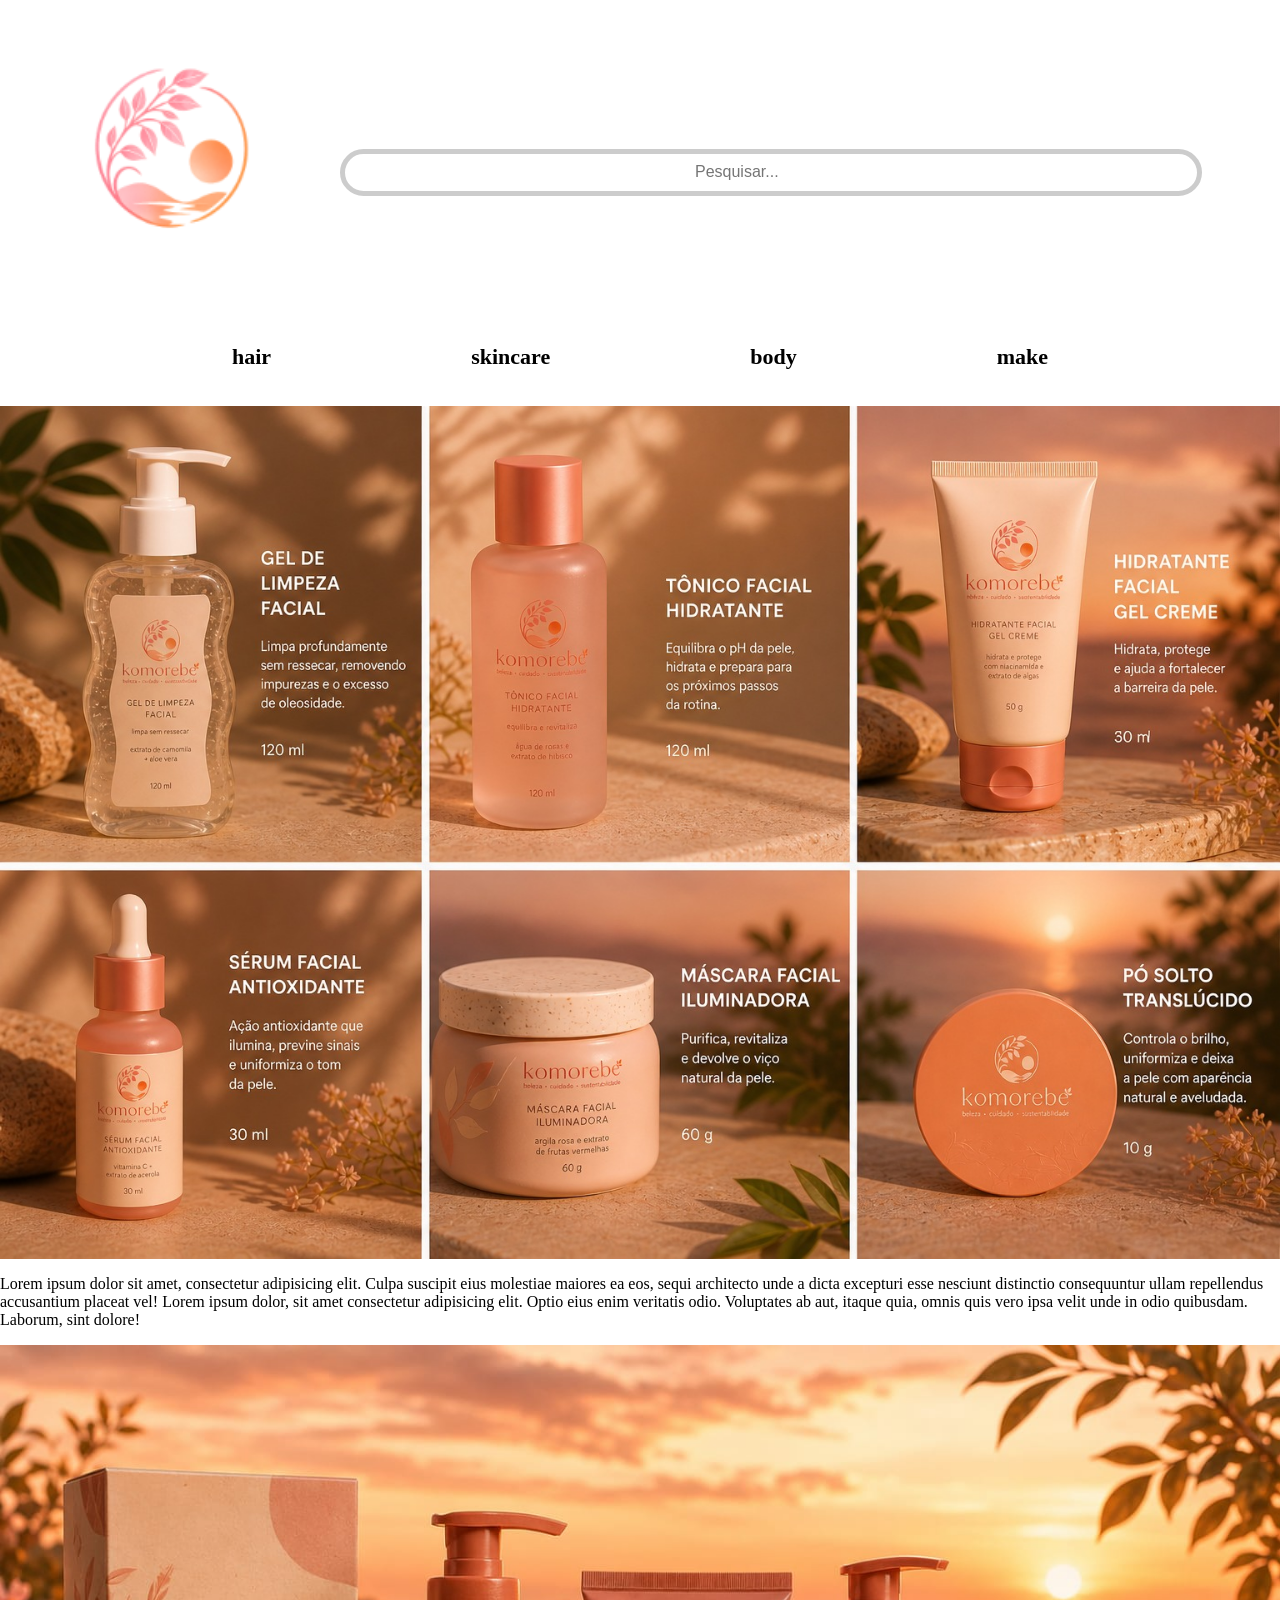
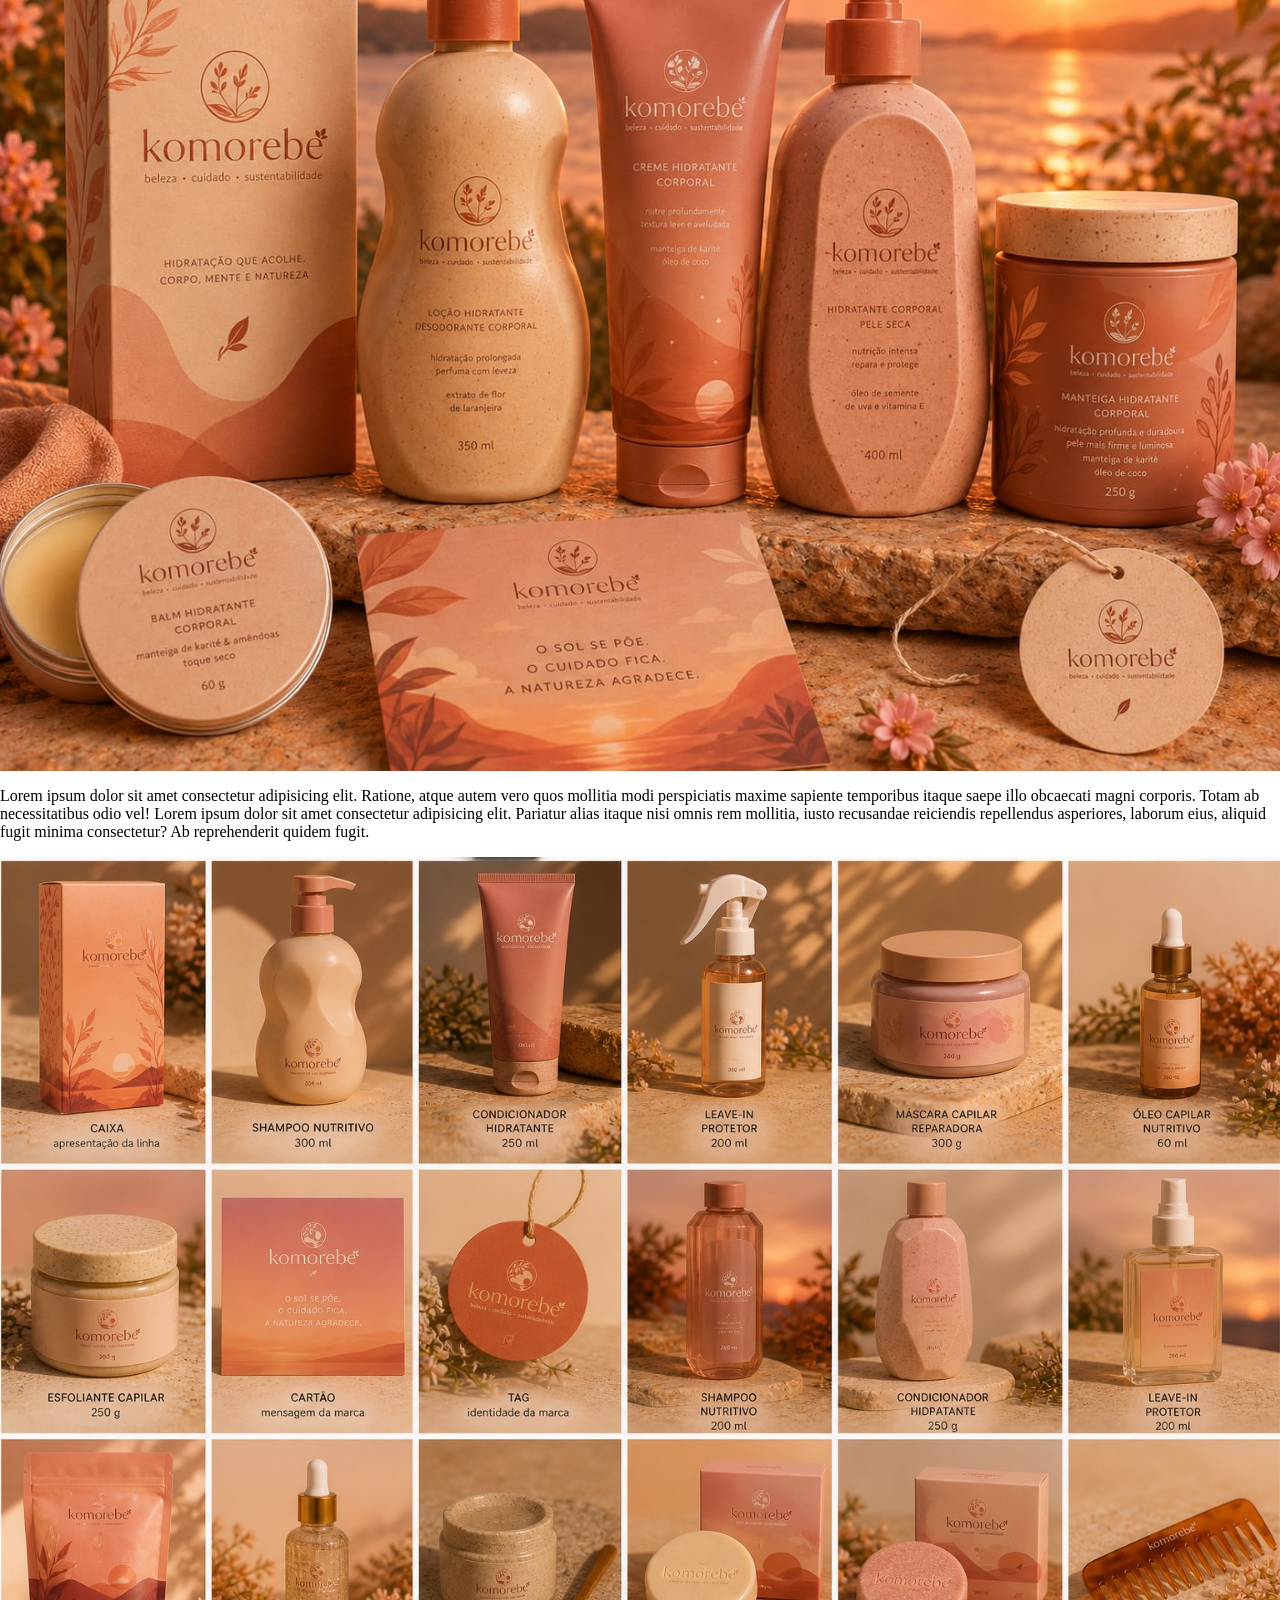
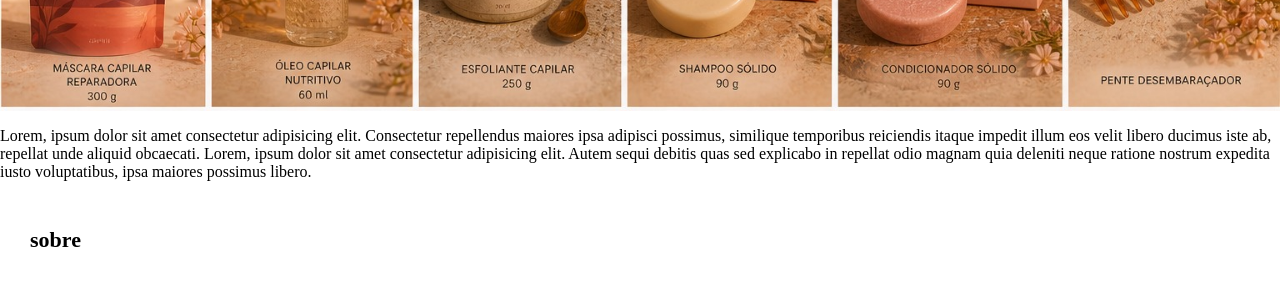
==== index.html @ b3b43b47 "Add files via upload" ====
<!DOCTYPE html>
<html lang="pt-BR">
<head>
    <meta charset="UTF-8">
    <meta name="viewport" content="width=device-width, initial-scale=1.0px">
    <title>Komorebe</title>
    <link rel="shortcut icon" href="image/android-chrome-192x192.png" type="image/x-icon">
    <link rel="stylesheet" href="style.css">
</head>
<body>
<header>
    <div class="topo">
    <a href="index.html" >
            <img src="image/android-chrome-192x192.png" alt="" class="logo">
    </a>
     <input type="text" placeholder="Pesquisar...">
    </div>
    <nav>
    <ul type="none">
        <li><a href="hair.html" target="_self" class="click">hair</a></li>
        <li><a href="skincare.html" target="_self" class="click">skincare</a></li>
        <li><a href="body.html" target="_self" class="click">body</a></li>
        <li><a href="make.html" target="_self" class="click">make</a></li>
    </ul>
    </nav>
</header>
<main>
    <img src="image/WhatsApp Image 2026-05-20 at 1.45.45 PM.jpeg" class="imagem">
    <p>Lorem ipsum dolor sit amet, consectetur adipisicing elit. Culpa suscipit eius molestiae maiores ea eos, sequi architecto unde a dicta excepturi esse nesciunt distinctio consequuntur ullam repellendus accusantium placeat vel! Lorem ipsum dolor, sit amet consectetur adipisicing elit. Optio eius enim veritatis odio. Voluptates ab aut, itaque quia, omnis quis vero ipsa velit unde in odio quibusdam. Laborum, sint dolore!</p>
    <img src="image/WhatsApp Image 2026-05-20 at 1.48.15 PM.jpeg" class="imagem">
    <p>Lorem ipsum dolor sit amet consectetur adipisicing elit. Ratione, atque autem vero quos mollitia modi perspiciatis maxime sapiente temporibus itaque saepe illo obcaecati magni corporis. Totam ab necessitatibus odio vel! Lorem ipsum dolor sit amet consectetur adipisicing elit. Pariatur alias itaque nisi omnis rem mollitia, iusto recusandae reiciendis repellendus asperiores, laborum eius, aliquid fugit minima consectetur? Ab reprehenderit quidem fugit.</p>
    <img src="image/WhatsApp Image 2026-05-20 at 1.45.45 PM (1).jpeg" class="imagem">
    <p>Lorem, ipsum dolor sit amet consectetur adipisicing elit. Consectetur repellendus maiores ipsa adipisci possimus, similique temporibus reiciendis itaque impedit illum eos velit libero ducimus iste ab, repellat unde aliquid obcaecati. Lorem, ipsum dolor sit amet consectetur adipisicing elit. Autem sequi debitis quas sed explicabo in repellat odio magnam quia deleniti neque ratione nostrum expedita iusto voluptatibus, ipsa maiores possimus libero.</p>
    
</main>
<footer>
    <a href="sobre.html" target="_self" class="clique">sobre</a>
</footer>
</body>
</html>
---- style.css ----
header {
    align-items: center;
    gap: 200px;
    padding: 20px;
}

ul {
    display: flex;
    gap: 200px;
    list-style: none;
    padding: 0;
    margin-top: 20px;
    justify-content: center;
}
.logo {
    width: 300px;
}
body {
    margin: 0;
}
.click {
    text-decoration: none; /* tira o sublinhado */
    color: black; /* muda a cor */
    font-size: 22px; /* tamanho */
    font-family: verdana; /* fonte */
    font-weight: bold; /* negrito */
}
.click:hover {
    color: pink;
}
.topo {
    display: flex;
    align-items: center;
    gap: 20px;
}

input {
    width: 500px;
    height: 35px;
    border-radius: 25px;
    border: 5px solid #ccc;
    padding-left: 350px;
    font-size: 16px;
}
.clique:hover {
    color: #fd8940;
}
.clique {
    text-decoration: none; /* tira o sublinhado */
    color: black; /* muda a cor */
    font-size: 22px; /* tamanho */
    font-family: verdana; /* fonte */
    font-weight: bold; /* negrito */
}
footer {
    align-items: center;
    gap: 30px;
    padding: 30px;
}
.imagem {
    max-width: 100%;
    height: auto;
    display: block;
}
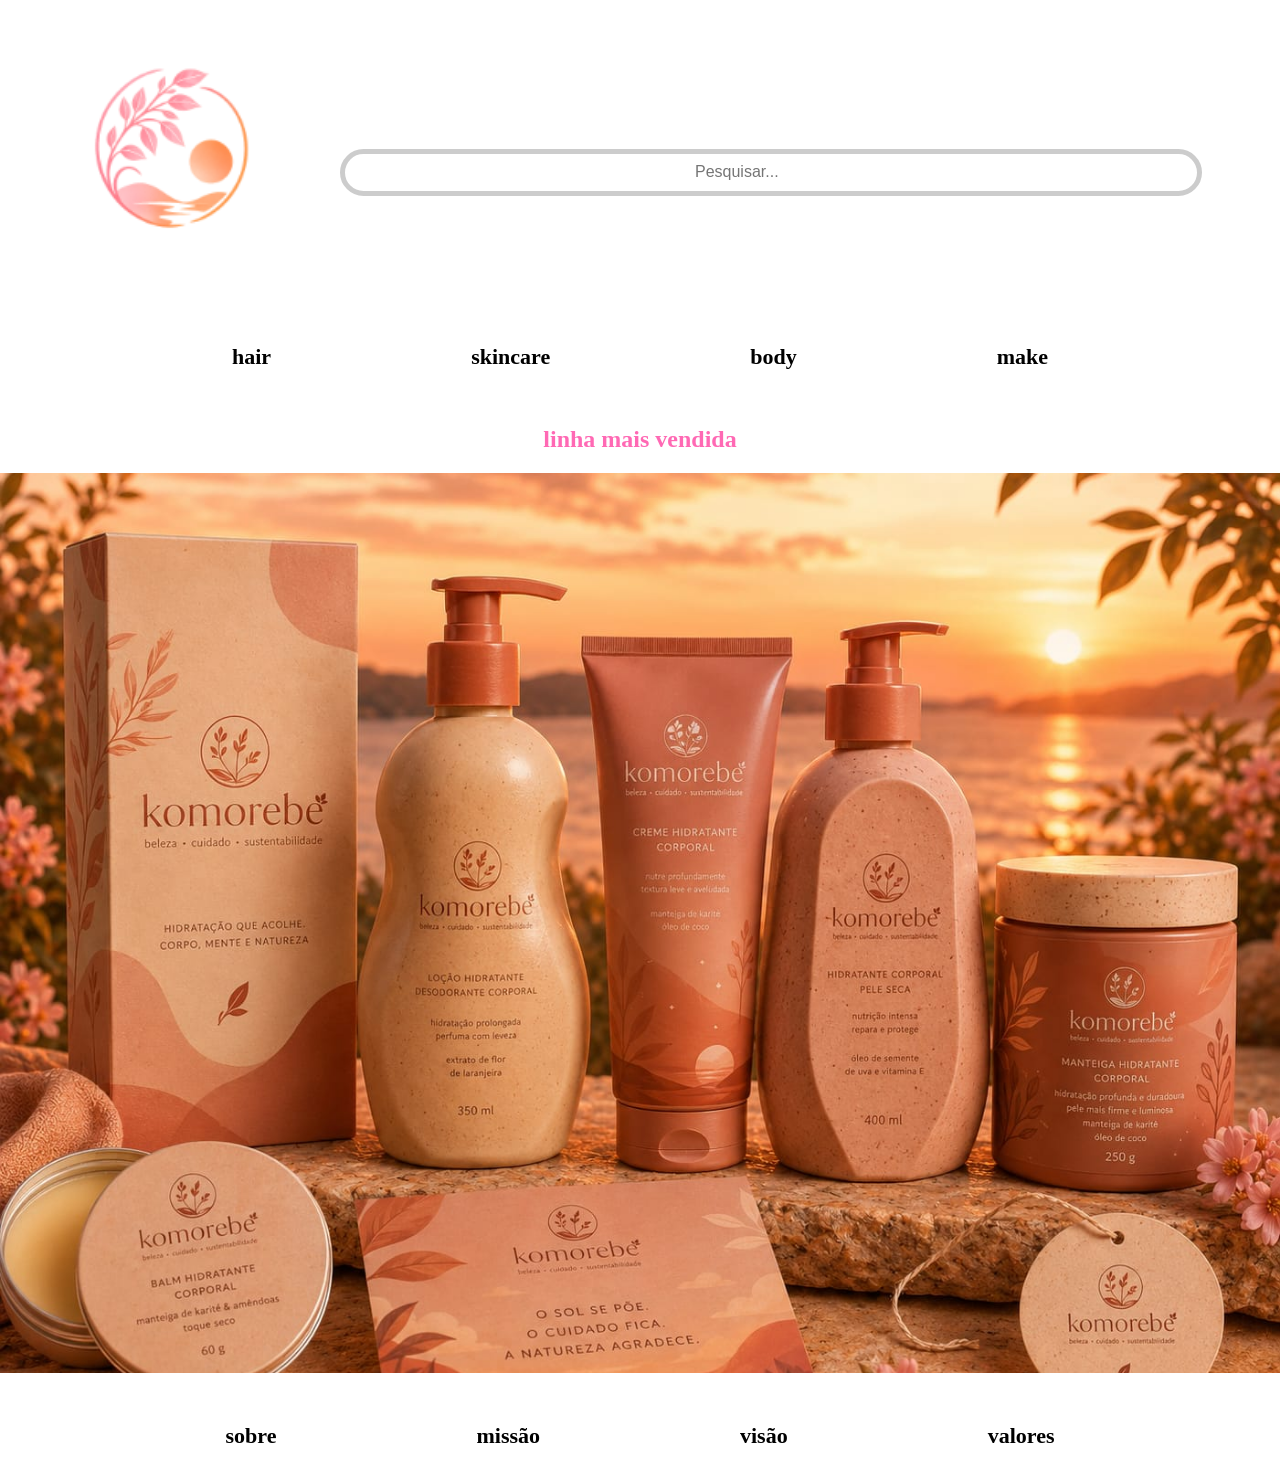
==== commit ab00a03f: "Add files via upload" ====
--- a/index.html
+++ b/index.html
@@ -25,16 +25,14 @@
     </nav>
 </header>
 <main>
-    <img src="image/WhatsApp Image 2026-05-20 at 1.45.45 PM.jpeg" class="imagem">
-    <p>Lorem ipsum dolor sit amet, consectetur adipisicing elit. Culpa suscipit eius molestiae maiores ea eos, sequi architecto unde a dicta excepturi esse nesciunt distinctio consequuntur ullam repellendus accusantium placeat vel! Lorem ipsum dolor, sit amet consectetur adipisicing elit. Optio eius enim veritatis odio. Voluptates ab aut, itaque quia, omnis quis vero ipsa velit unde in odio quibusdam. Laborum, sint dolore!</p>
+    <h2 class="sub">linha mais vendida</h2>
     <img src="image/WhatsApp Image 2026-05-20 at 1.48.15 PM.jpeg" class="imagem">
-    <p>Lorem ipsum dolor sit amet consectetur adipisicing elit. Ratione, atque autem vero quos mollitia modi perspiciatis maxime sapiente temporibus itaque saepe illo obcaecati magni corporis. Totam ab necessitatibus odio vel! Lorem ipsum dolor sit amet consectetur adipisicing elit. Pariatur alias itaque nisi omnis rem mollitia, iusto recusandae reiciendis repellendus asperiores, laborum eius, aliquid fugit minima consectetur? Ab reprehenderit quidem fugit.</p>
-    <img src="image/WhatsApp Image 2026-05-20 at 1.45.45 PM (1).jpeg" class="imagem">
-    <p>Lorem, ipsum dolor sit amet consectetur adipisicing elit. Consectetur repellendus maiores ipsa adipisci possimus, similique temporibus reiciendis itaque impedit illum eos velit libero ducimus iste ab, repellat unde aliquid obcaecati. Lorem, ipsum dolor sit amet consectetur adipisicing elit. Autem sequi debitis quas sed explicabo in repellat odio magnam quia deleniti neque ratione nostrum expedita iusto voluptatibus, ipsa maiores possimus libero.</p>
-    
 </main>
 <footer>
     <a href="sobre.html" target="_self" class="clique">sobre</a>
+    <a href="missao.html" target="_self" class="clique">missão</a>
+    <a href="visao.html" target="_self" class="clique">visão</a>
+    <a href="valores.html" target="_self" class="clique">valores</a>
 </footer>
 </body>
 </html>
--- a/style.css
+++ b/style.css
@@ -54,12 +54,24 @@
 }
 footer {
     align-items: center;
-    gap: 30px;
     padding: 30px;
+    display: flex;
+    gap: 200px;
+    list-style: none;
+    margin-top: 20px;
+    justify-content: center;
 }
 .imagem {
-    max-width: 100%;
-    height: auto;
+    width: 100vw;
+    height: 100vh;
+    object-fit: cover; /* era para nao distorcer a imagem */
     display: block;
 }
+.sub {
+    text-align: center;
+    font-family: verdana;
+    color: hotpink;
+}
 
+
+
